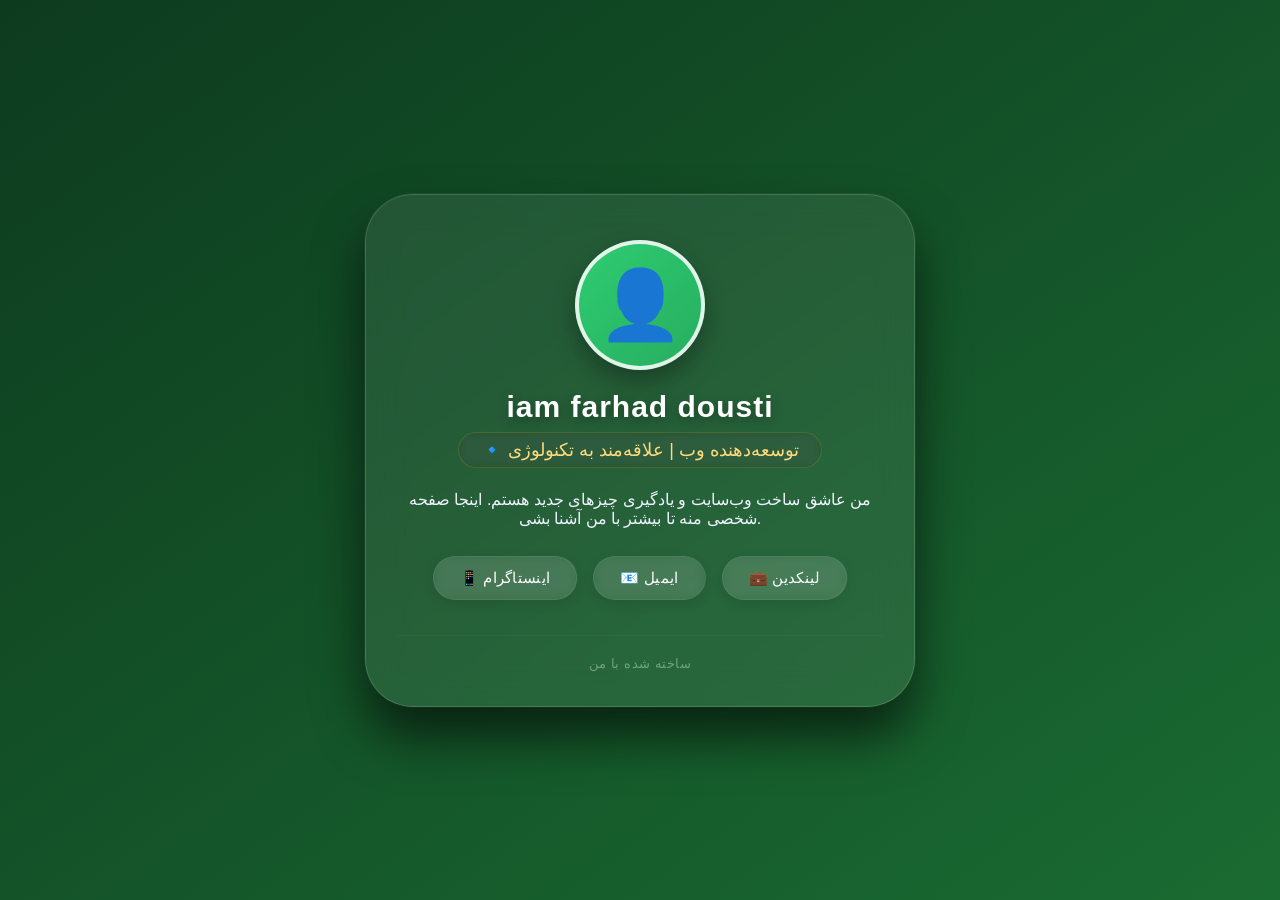
==== index.html @ 58c9a59e "Update index.html" ====
<!DOCTYPE html>
<html lang="fa">
<head>
    <meta charset="UTF-8">
    <meta name="viewport" content="width=device-width, initial-scale=1.0">
    <title>معرفی من</title>
     <link rel="stylesheet" href="index.css">
</head>
<body>

<div class="card">
    <div class="avatar">👤</div>
    <h1> iam farhad dousti </h1>
    <div class="job">🔹 توسعه‌دهنده وب | علاقه‌مند به تکنولوژی</div>
    <p>
        من عاشق ساخت وب‌سایت و یادگیری چیزهای جدید هستم. 
        اینجا صفحه شخصی منه تا بیشتر با من آشنا بشی.
    </p>
    <div class="social">
        <a href="#">📱 اینستاگرام</a>
        <a href="# farhadwf9909@gmail.com">📧 ایمیل</a>
        <a href="#">💼 لینکدین</a>
    </div>
    <div class="footer">ساخته شده با من</div>
</div>

</body>
</html>
---- index.css ----
/* Reset CSS */
* {
    margin: 0;
    padding: 0;
    box-sizing: border-box;
}

body {
    font-family: 'Tahoma', 'Segoe UI', sans-serif;
    /* پس‌زمینه سبز - گرادیانت سبز تیره به سبز روشن‌تر */
    background: linear-gradient(145deg, #0d3b1e, #1a6b32);
    color: #f0f4ff;
    text-align: center;
    padding: 30px 20px;
    min-height: 100vh;
    display: flex;
    justify-content: center;
    align-items: center;
    margin: 0;
}

/* کارت اصلی */
.card {
    background: rgba(255, 255, 255, 0.08);
    backdrop-filter: blur(18px);
    -webkit-backdrop-filter: blur(18px);
    padding: 45px 30px 35px;
    border-radius: 48px;
    max-width: 550px;
    width: 100%;
    box-shadow: 0 30px 50px rgba(0, 0, 0, 0.6), 0 0 0 1px rgba(255, 255, 255, 0.05);
    border: 1px solid rgba(255, 255, 255, 0.15);
    transition: all 0.2s ease;
}

/* آواتار */
.avatar {
    width: 130px;
    height: 130px;
    border-radius: 50%;
    /* آواتار با گرادیانت سبز */
    background: linear-gradient(135deg, #2ecc71, #27ae60);
    margin: 0 auto 20px;
    display: flex;
    align-items: center;
    justify-content: center;
    font-size: 68px;
    border: 4px solid rgba(255, 255, 255, 0.85);
    box-shadow: 0 12px 25px rgba(0, 0, 0, 0.3);
    color: #ffffff;
    transition: 0.25s;
}

.avatar i {
    filter: drop-shadow(2px 4px 6px rgba(0, 0, 0, 0.2));
}

/* عنوان اصلی */
h1 {
    font-size: 30px;
    font-weight: 700;
    margin-bottom: 8px;
    letter-spacing: 1px;
    color: #fff;
    text-shadow: 0 4px 12px rgba(0, 0, 0, 0.3);
}

/* عنوان شغلی */
.job {
    font-size: 18px;
    color: #ffdb7c;
    margin-bottom: 22px;
    font-weight: 400;
    background: rgba(0, 0, 0, 0.15);
    display: inline-block;
    padding: 6px 22px;
    border-radius: 60px;
    backdrop-filter: blur(4px);
    border: 1px solid rgba(255, 215, 0, 0.15);
}

/* بخش معرفی */
.bio {
    font-size: 16px;
    line-height: 1.9;
    opacity: 0.92;
    background: rgba(0, 0, 0, 0.1);
    padding: 18px 20px;
    border-radius: 40px;
    backdrop-filter: blur(4px);
    border: 1px solid rgba(255, 255, 255, 0.05);
    margin: 5px 0 20px 0;
    color: #eef5ff;
}

.bio i {
    margin: 0 6px;
    color: #2ecc71; /* سبز برای نقل‌قول‌ها */
}

/* دکمه‌های شبکه‌های اجتماعی */
.social {
    margin-top: 28px;
    display: flex;
    justify-content: center;
    gap: 16px;
    flex-wrap: wrap;
}

.social a {
    color: white;
    background: rgba(255, 255, 255, 0.08);
    padding: 12px 26px;
    border-radius: 60px;
    text-decoration: none;
    font-size: 15px;
    font-weight: 500;
    transition: 0.25s ease;
    border: 1px solid rgba(255, 255, 255, 0.08);
    backdrop-filter: blur(6px);
    display: inline-flex;
    align-items: center;
    gap: 8px;
    letter-spacing: 0.3px;
    box-shadow: 0 4px 12px rgba(0, 0, 0, 0.1);
}

.social a i {
    font-size: 18px;
    transition: 0.2s;
}

/* هاور دکمه‌ها */
.social a:hover {
    background: #2ecc71; /* سبز روشن هنگام هاور */
    color: #0d3b1e; /* متن تیره برای کنتراست */
    transform: scale(1.05) translateY(-3px);
    border-color: rgba(255, 255, 255, 0.5);
    box-shadow: 0 12px 28px rgba(46, 204, 113, 0.4);
}

.social a:hover i {
    color: #0d3b1e;
}

/* استایل ویژه برای ایمیل */
.social a[href^="mailto"] {
    background: rgba(46, 204, 113, 0.15);
    border-color: rgba(46, 204, 113, 0.2);
}

/* فوتر */
.footer {
    margin-top: 35px;
    font-size: 13px;
    opacity: 0.5;
    letter-spacing: 0.5px;
    border-top: 1px solid rgba(255, 255, 255, 0.05);
    padding-top: 20px;
    color: #b8e0c0; /* سبز کمرنگ برای فوتر */
}

.footer i {
    margin: 0 4px;
}

.footer i.fa-heart {
    color: #2ecc71; /* قلب سبز */
}

/* ریسپانسیو برای موبایل */
@media (max-width: 480px) {
    .card {
        padding: 30px 18px 25px;
        border-radius: 32px;
    }
    .avatar {
        width: 110px;
        height: 110px;
        font-size: 54px;
    }
    h1 {
        font-size: 24px;
    }
    .job {
        font-size: 15px;
        padding: 4px 18px;
    }
    .social a {
        padding: 10px 20px;
        font-size: 14px;
    }
}
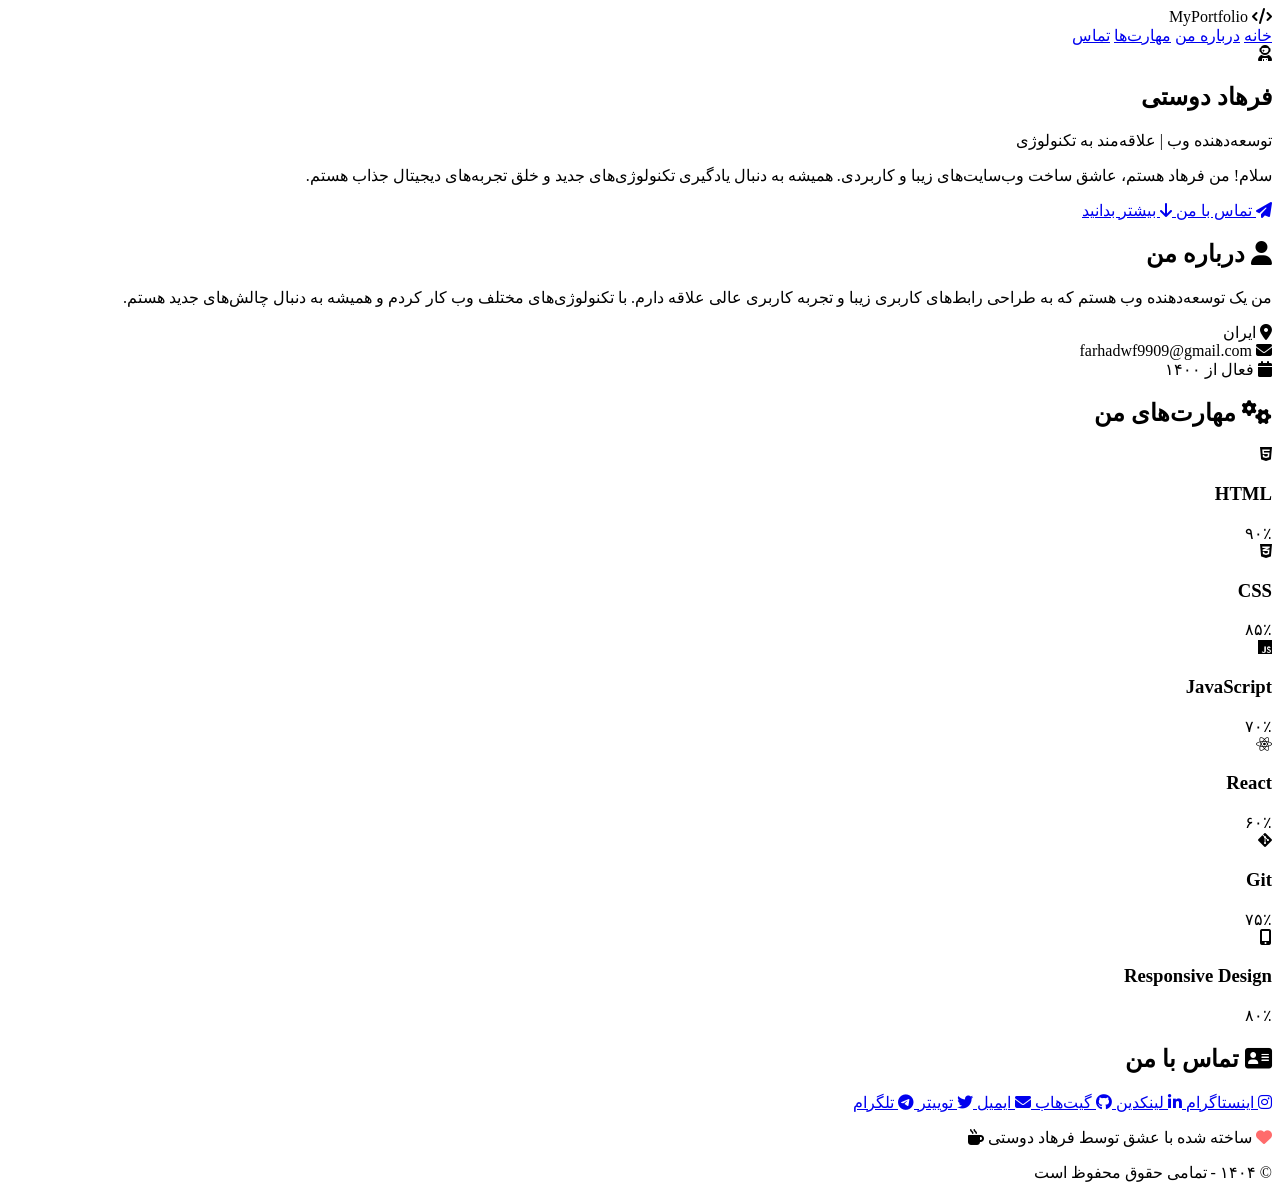
==== commit 41562a9e: "Update and rename fd.html to index.html" ====
--- a/index.html
+++ b/index.html
@@ -1,28 +1,181 @@
 <!DOCTYPE html>
-<html lang="fa">
+<html lang="fa" dir="rtl">
 <head>
     <meta charset="UTF-8">
     <meta name="viewport" content="width=device-width, initial-scale=1.0">
-    <title>معرفی من</title>
-     <link rel="stylesheet" href="index.css">
+    <title>معرفی من - صفحه شخصی</title>
+    <!-- Font Awesome -->
+    <link rel="stylesheet" href="https://cdnjs.cloudflare.com/ajax/libs/font-awesome/6.5.0/css/all.min.css">
+    <!-- فایل CSS جداگانه -->
+    <link rel="stylesheet" href="style.css">
 </head>
 <body>
 
-<div class="card">
-    <div class="avatar">👤</div>
-    <h1> iam farhad dousti </h1>
-    <div class="job">🔹 توسعه‌دهنده وب | علاقه‌مند به تکنولوژی</div>
-    <p>
-        من عاشق ساخت وب‌سایت و یادگیری چیزهای جدید هستم. 
-        اینجا صفحه شخصی منه تا بیشتر با من آشنا بشی.
-    </p>
-    <div class="social">
-        <a href="#">📱 اینستاگرام</a>
-        <a href="# farhadwf9909@gmail.com">📧 ایمیل</a>
-        <a href="#">💼 لینکدین</a>
+    <div class="container">
+        <!-- هدر -->
+        <header>
+            <div class="logo">
+                <i class="fas fa-code"></i>
+                <span>MyPortfolio</span>
+            </div>
+            <nav>
+                <a href="#home">خانه</a>
+                <a href="#about">درباره من</a>
+                <a href="#skills">مهارت‌ها</a>
+                <a href="#contact">تماس</a>
+            </nav>
+        </header>
+
+        <!-- بخش اصلی - معرفی -->
+        <section class="hero" id="home">
+            <div class="hero-content">
+                <div class="avatar">
+                    <i class="fas fa-user-astronaut"></i>
+                </div>
+                <h1>فرهاد دوستی</h1>
+                <p class="title">توسعه‌دهنده وب | علاقه‌مند به تکنولوژی</p>
+                <p class="bio">
+                    سلام! من فرهاد هستم، عاشق ساخت وب‌سایت‌های زیبا و کاربردی. 
+                    همیشه به دنبال یادگیری تکنولوژی‌های جدید و خلق تجربه‌های دیجیتال جذاب هستم.
+                </p>
+                <div class="buttons">
+                    <a href="#contact" class="btn-primary">
+                        <i class="fas fa-paper-plane"></i> تماس با من
+                    </a>
+                    <a href="#about" class="btn-secondary">
+                        <i class="fas fa-arrow-down"></i> بیشتر بدانید
+                    </a>
+                </div>
+            </div>
+        </section>
+
+        <!-- بخش درباره من -->
+        <section class="about" id="about">
+            <h2><i class="fas fa-user"></i> درباره من</h2>
+            <div class="about-content">
+                <div class="about-text">
+                    <p>
+                        من یک توسعه‌دهنده وب هستم که به طراحی رابط‌های کاربری زیبا و تجربه کاربری عالی علاقه دارم.
+                        با تکنولوژی‌های مختلف وب کار کردم و همیشه به دنبال چالش‌های جدید هستم.
+                    </p>
+                    <div class="info-items">
+                        <div class="info-item">
+                            <i class="fas fa-map-marker-alt"></i>
+                            <span>ایران</span>
+                        </div>
+                        <div class="info-item">
+                            <i class="fas fa-envelope"></i>
+                            <span>farhadwf9909@gmail.com</span>
+                        </div>
+                        <div class="info-item">
+                            <i class="fas fa-calendar"></i>
+                            <span>فعال از ۱۴۰۰</span>
+                        </div>
+                    </div>
+                </div>
+            </div>
+        </section>
+
+        <!-- بخش مهارت‌ها -->
+        <section class="skills" id="skills">
+            <h2><i class="fas fa-cogs"></i> مهارت‌های من</h2>
+            <div class="skills-grid">
+                <div class="skill-card">
+                    <i class="fab fa-html5"></i>
+                    <h3>HTML</h3>
+                    <div class="skill-bar">
+                        <div class="skill-level" style="width: 90%;"></div>
+                    </div>
+                    <span>۹۰٪</span>
+                </div>
+                <div class="skill-card">
+                    <i class="fab fa-css3-alt"></i>
+                    <h3>CSS</h3>
+                    <div class="skill-bar">
+                        <div class="skill-level" style="width: 85%;"></div>
+                    </div>
+                    <span>۸۵٪</span>
+                </div>
+                <div class="skill-card">
+                    <i class="fab fa-js"></i>
+                    <h3>JavaScript</h3>
+                    <div class="skill-bar">
+                        <div class="skill-level" style="width: 70%;"></div>
+                    </div>
+                    <span>۷۰٪</span>
+                </div>
+                <div class="skill-card">
+                    <i class="fab fa-react"></i>
+                    <h3>React</h3>
+                    <div class="skill-bar">
+                        <div class="skill-level" style="width: 60%;"></div>
+                    </div>
+                    <span>۶۰٪</span>
+                </div>
+                <div class="skill-card">
+                    <i class="fab fa-git-alt"></i>
+                    <h3>Git</h3>
+                    <div class="skill-bar">
+                        <div class="skill-level" style="width: 75%;"></div>
+                    </div>
+                    <span>۷۵٪</span>
+                </div>
+                <div class="skill-card">
+                    <i class="fas fa-mobile-alt"></i>
+                    <h3>Responsive Design</h3>
+                    <div class="skill-bar">
+                        <div class="skill-level" style="width: 80%;"></div>
+                    </div>
+                    <span>۸۰٪</span>
+                </div>
+            </div>
+        </section>
+
+        <!-- بخش تماس -->
+        <section class="contact" id="contact">
+            <h2><i class="fas fa-address-card"></i> تماس با من</h2>
+            <div class="contact-content">
+                <div class="social-links">
+                    <a href="#" class="social-link">
+                        <i class="fab fa-instagram"></i>
+                        <span>اینستاگرام</span>
+                    </a>
+                    <a href="#" class="social-link">
+                        <i class="fab fa-linkedin-in"></i>
+                        <span>لینکدین</span>
+                    </a>
+                    <a href="#" class="social-link">
+                        <i class="fab fa-github"></i>
+                        <span>گیت‌هاب</span>
+                    </a>
+                    <a href="mailto:farhadwf9909@gmail.com" class="social-link">
+                        <i class="fas fa-envelope"></i>
+                        <span>ایمیل</span>
+                    </a>
+                    <a href="#" class="social-link">
+                        <i class="fab fa-twitter"></i>
+                        <span>توییتر</span>
+                    </a>
+                    <a href="#" class="social-link">
+                        <i class="fab fa-telegram"></i>
+                        <span>تلگرام</span>
+                    </a>
+                </div>
+            </div>
+        </section>
+
+        <!-- فوتر -->
+        <footer>
+            <p>
+                <i class="fas fa-heart" style="color: #ff6b6b;"></i>
+                ساخته شده با عشق توسط فرهاد دوستی
+                <i class="fas fa-mug-hot"></i>
+            </p>
+            <p class="copyright">
+                © ۱۴۰۴ - تمامی حقوق محفوظ است
+            </p>
+        </footer>
     </div>
-    <div class="footer">ساخته شده با من</div>
-</div>
 
 </body>
 </html>
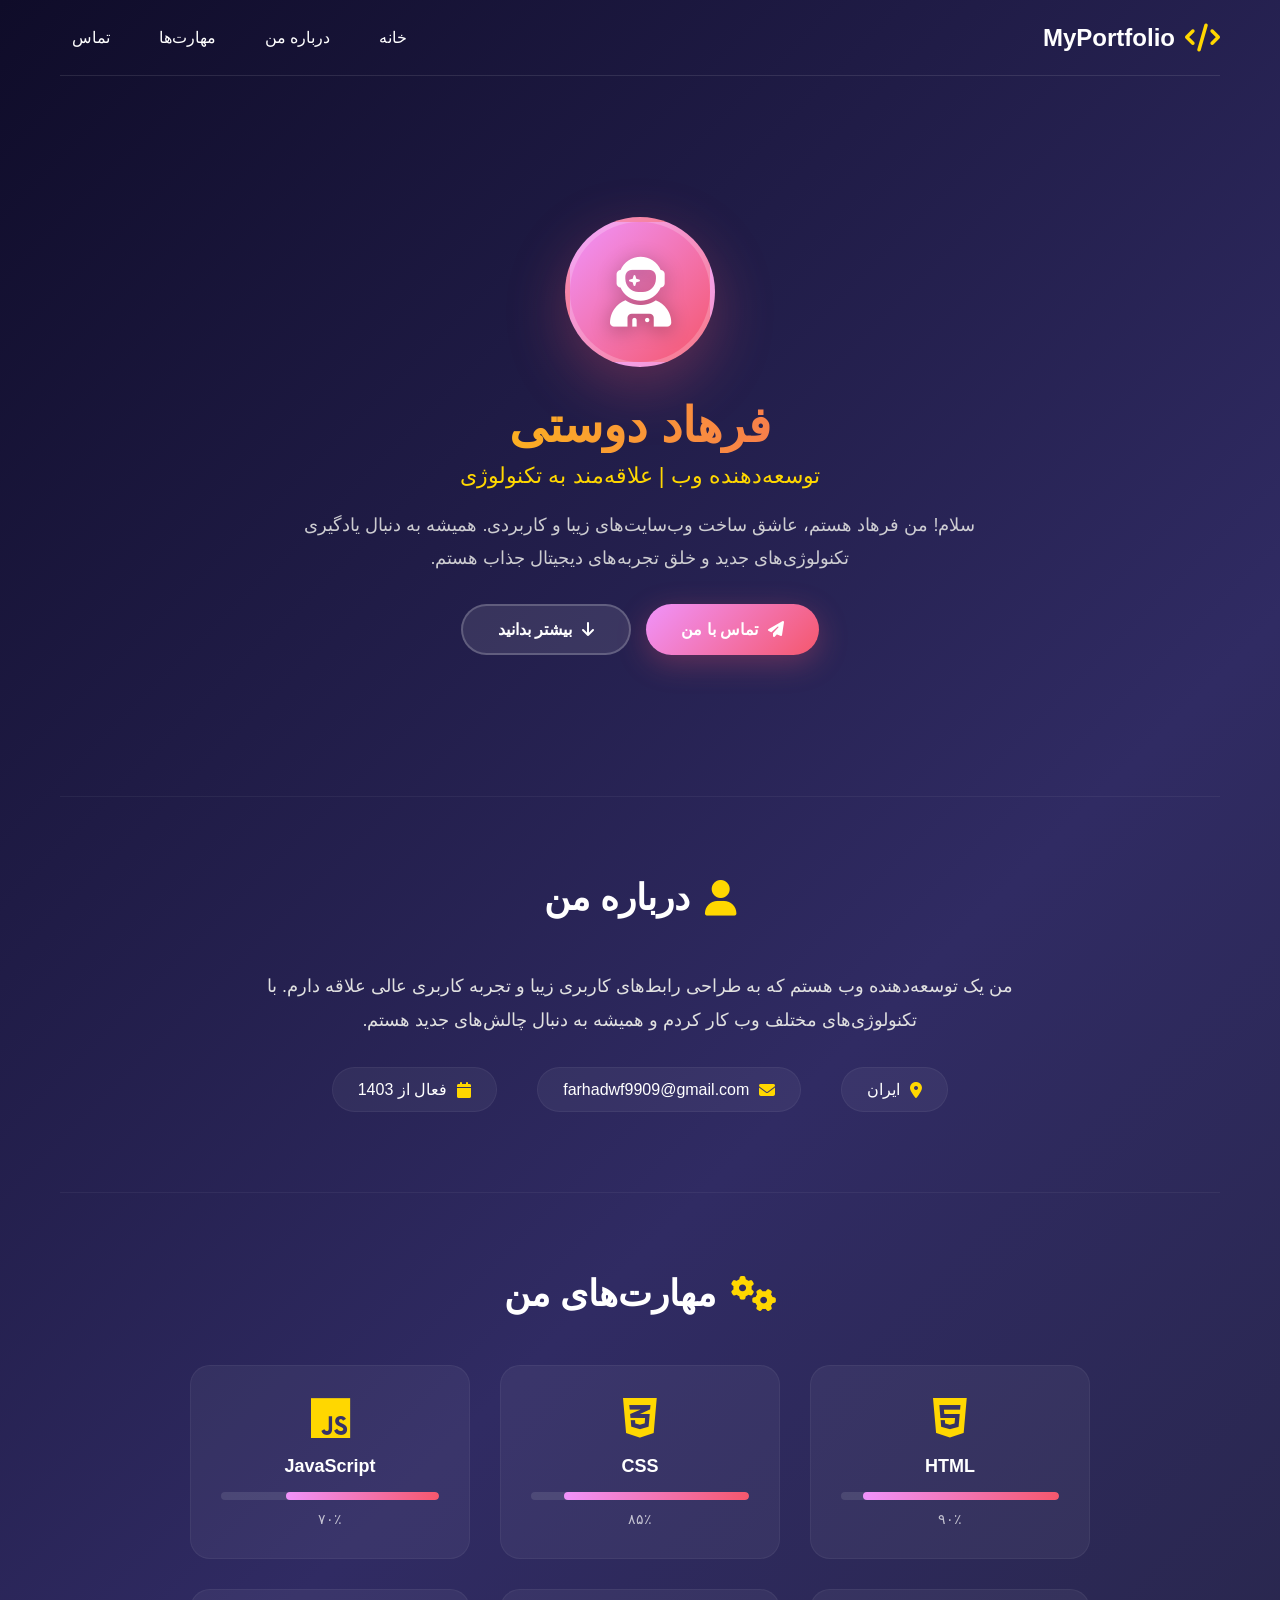
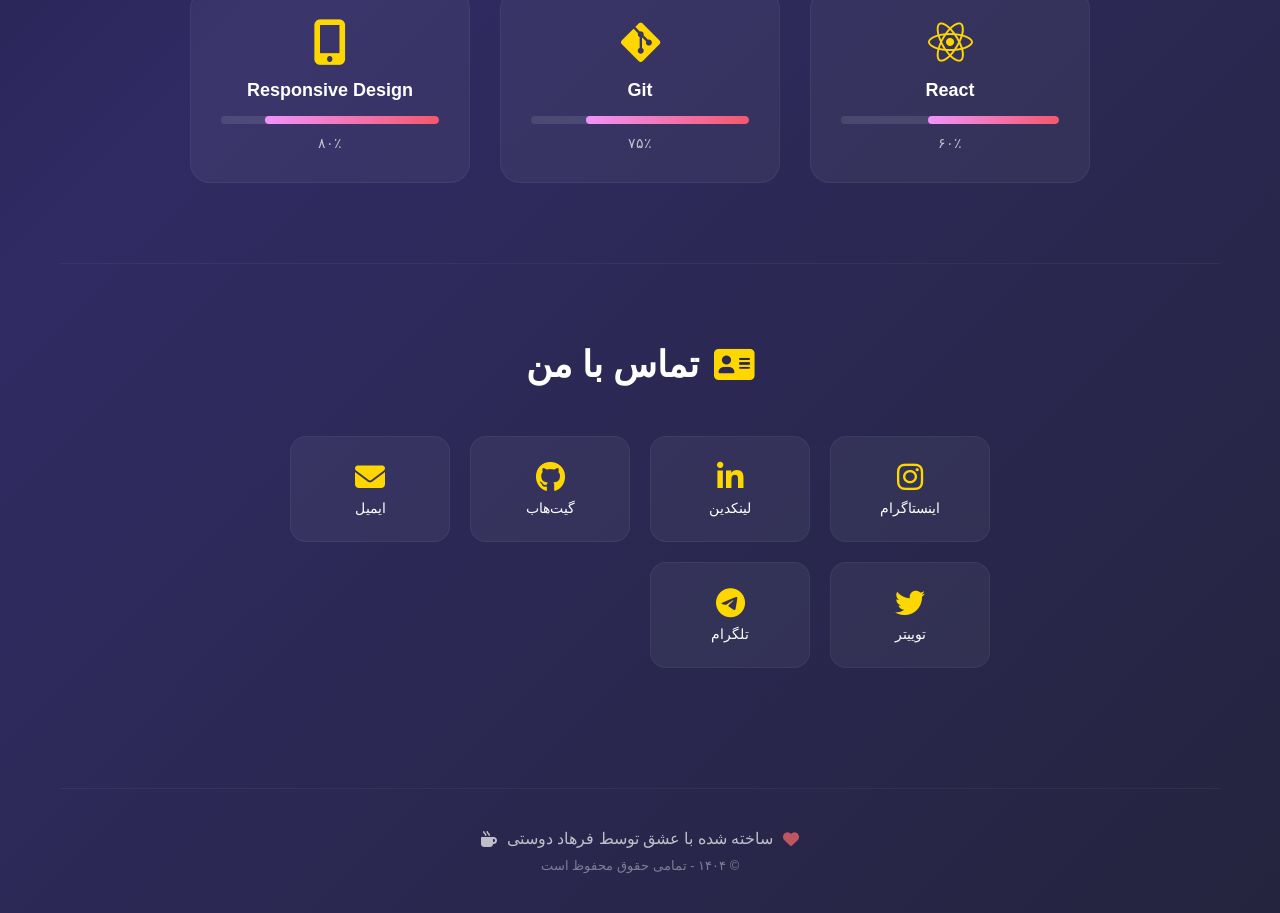
==== commit 82cfac2b: "Update index.html" ====
--- a/index.html
+++ b/index.html
@@ -69,7 +69,7 @@
                         </div>
                         <div class="info-item">
                             <i class="fas fa-calendar"></i>
-                            <span>فعال از ۱۴۰۰</span>
+                            <span>فعال از 1403</span>
                         </div>
                     </div>
                 </div>
--- a/style.css
+++ b/style.css
@@ -0,0 +1,390 @@
+/* Reset CSS */
+* {
+    margin: 0;
+    padding: 0;
+    box-sizing: border-box;
+}
+
+body {
+    font-family: 'Tahoma', 'Segoe UI', sans-serif;
+    background: linear-gradient(135deg, #0f0c29, #302b63, #24243e);
+    color: #fff;
+    min-height: 100vh;
+    direction: rtl;
+}
+
+/* Container */
+.container {
+    max-width: 1200px;
+    margin: 0 auto;
+    padding: 0 20px;
+}
+
+/* Header */
+header {
+    display: flex;
+    justify-content: space-between;
+    align-items: center;
+    padding: 20px 0;
+    border-bottom: 1px solid rgba(255, 255, 255, 0.1);
+    flex-wrap: wrap;
+}
+
+.logo {
+    font-size: 24px;
+    font-weight: bold;
+    display: flex;
+    align-items: center;
+    gap: 10px;
+}
+
+.logo i {
+    color: #ffd700;
+    font-size: 28px;
+}
+
+nav {
+    display: flex;
+    gap: 25px;
+    flex-wrap: wrap;
+}
+
+nav a {
+    color: #fff;
+    text-decoration: none;
+    font-size: 16px;
+    transition: 0.3s;
+    padding: 8px 12px;
+    border-radius: 8px;
+}
+
+nav a:hover {
+    color: #ffd700;
+    background: rgba(255, 215, 0, 0.1);
+}
+
+/* Hero Section */
+.hero {
+    min-height: 80vh;
+    display: flex;
+    align-items: center;
+    justify-content: center;
+    padding: 60px 0;
+    text-align: center;
+}
+
+.hero-content {
+    max-width: 700px;
+}
+
+.avatar {
+    width: 150px;
+    height: 150px;
+    border-radius: 50%;
+    background: linear-gradient(135deg, #f093fb, #f5576c);
+    margin: 0 auto 30px;
+    display: flex;
+    align-items: center;
+    justify-content: center;
+    font-size: 70px;
+    border: 5px solid rgba(255, 255, 255, 0.2);
+    box-shadow: 0 20px 60px rgba(245, 87, 108, 0.3);
+    animation: float 3s ease-in-out infinite;
+}
+
+@keyframes float {
+    0%, 100% { transform: translateY(0); }
+    50% { transform: translateY(-15px); }
+}
+
+.avatar i {
+    color: #fff;
+    text-shadow: 0 4px 20px rgba(0, 0, 0, 0.3);
+}
+
+h1 {
+    font-size: 48px;
+    margin-bottom: 10px;
+    background: linear-gradient(to right, #ffd700, #f5576c);
+    -webkit-background-clip: text;
+    -webkit-text-fill-color: transparent;
+    background-clip: text;
+}
+
+.title {
+    font-size: 22px;
+    color: #ffd700;
+    margin-bottom: 20px;
+    font-weight: 300;
+}
+
+.bio {
+    font-size: 18px;
+    line-height: 1.8;
+    opacity: 0.9;
+    margin-bottom: 30px;
+    color: #e0e0e0;
+}
+
+.buttons {
+    display: flex;
+    gap: 15px;
+    justify-content: center;
+    flex-wrap: wrap;
+}
+
+.btn-primary, .btn-secondary {
+    padding: 14px 35px;
+    border-radius: 50px;
+    text-decoration: none;
+    font-size: 16px;
+    font-weight: 600;
+    transition: 0.3s;
+    display: inline-flex;
+    align-items: center;
+    gap: 10px;
+}
+
+.btn-primary {
+    background: linear-gradient(135deg, #f093fb, #f5576c);
+    color: #fff;
+    box-shadow: 0 8px 30px rgba(245, 87, 108, 0.3);
+}
+
+.btn-primary:hover {
+    transform: translateY(-3px);
+    box-shadow: 0 12px 40px rgba(245, 87, 108, 0.5);
+}
+
+.btn-secondary {
+    background: rgba(255, 255, 255, 0.1);
+    color: #fff;
+    border: 2px solid rgba(255, 255, 255, 0.2);
+}
+
+.btn-secondary:hover {
+    background: rgba(255, 255, 255, 0.2);
+    transform: translateY(-3px);
+}
+
+/* About Section */
+.about, .skills, .contact {
+    padding: 80px 0;
+    border-top: 1px solid rgba(255, 255, 255, 0.05);
+}
+
+h2 {
+    font-size: 36px;
+    text-align: center;
+    margin-bottom: 50px;
+    display: flex;
+    align-items: center;
+    justify-content: center;
+    gap: 15px;
+}
+
+h2 i {
+    color: #ffd700;
+}
+
+.about-content {
+    max-width: 800px;
+    margin: 0 auto;
+}
+
+.about-text p {
+    font-size: 18px;
+    line-height: 1.9;
+    text-align: center;
+    color: #e0e0e0;
+    margin-bottom: 30px;
+}
+
+.info-items {
+    display: flex;
+    justify-content: center;
+    gap: 40px;
+    flex-wrap: wrap;
+}
+
+.info-item {
+    display: flex;
+    align-items: center;
+    gap: 10px;
+    background: rgba(255, 255, 255, 0.05);
+    padding: 12px 25px;
+    border-radius: 50px;
+    border: 1px solid rgba(255, 255, 255, 0.05);
+}
+
+.info-item i {
+    color: #ffd700;
+}
+
+/* Skills Section */
+.skills-grid {
+    display: grid;
+    grid-template-columns: repeat(auto-fit, minmax(250px, 1fr));
+    gap: 30px;
+    max-width: 900px;
+    margin: 0 auto;
+}
+
+.skill-card {
+    background: rgba(255, 255, 255, 0.05);
+    padding: 30px;
+    border-radius: 20px;
+    text-align: center;
+    border: 1px solid rgba(255, 255, 255, 0.05);
+    transition: 0.3s;
+}
+
+.skill-card:hover {
+    transform: translateY(-5px);
+    background: rgba(255, 255, 255, 0.08);
+    box-shadow: 0 10px 40px rgba(0, 0, 0, 0.2);
+}
+
+.skill-card i {
+    font-size: 45px;
+    color: #ffd700;
+    margin-bottom: 15px;
+}
+
+.skill-card h3 {
+    margin-bottom: 15px;
+    font-size: 18px;
+}
+
+.skill-bar {
+    width: 100%;
+    height: 8px;
+    background: rgba(255, 255, 255, 0.1);
+    border-radius: 10px;
+    overflow: hidden;
+    margin-bottom: 10px;
+}
+
+.skill-level {
+    height: 100%;
+    background: linear-gradient(90deg, #f093fb, #f5576c);
+    border-radius: 10px;
+    transition: 1s;
+}
+
+.skill-card span {
+    font-size: 14px;
+    opacity: 0.7;
+}
+
+/* Contact Section */
+.contact-content {
+    max-width: 700px;
+    margin: 0 auto;
+}
+
+.social-links {
+    display: grid;
+    grid-template-columns: repeat(auto-fit, minmax(150px, 1fr));
+    gap: 20px;
+}
+
+.social-link {
+    display: flex;
+    flex-direction: column;
+    align-items: center;
+    gap: 8px;
+    padding: 25px 20px;
+    background: rgba(255, 255, 255, 0.05);
+    border-radius: 16px;
+    text-decoration: none;
+    color: #fff;
+    transition: 0.3s;
+    border: 1px solid rgba(255, 255, 255, 0.05);
+}
+
+.social-link:hover {
+    background: rgba(255, 255, 255, 0.1);
+    transform: translateY(-5px);
+    border-color: #ffd700;
+}
+
+.social-link i {
+    font-size: 30px;
+    color: #ffd700;
+}
+
+.social-link span {
+    font-size: 14px;
+}
+
+/* Footer */
+footer {
+    padding: 40px 0;
+    text-align: center;
+    border-top: 1px solid rgba(255, 255, 255, 0.05);
+    margin-top: 40px;
+}
+
+footer p {
+    font-size: 16px;
+    opacity: 0.7;
+    display: flex;
+    align-items: center;
+    justify-content: center;
+    gap: 10px;
+    flex-wrap: wrap;
+}
+
+.copyright {
+    margin-top: 10px;
+    font-size: 13px;
+    opacity: 0.4;
+}
+
+/* Responsive */
+@media (max-width: 768px) {
+    header {
+        flex-direction: column;
+        gap: 15px;
+    }
+    
+    nav {
+        justify-content: center;
+    }
+    
+    h1 {
+        font-size: 32px;
+    }
+    
+    .title {
+        font-size: 18px;
+    }
+    
+    .bio {
+        font-size: 16px;
+    }
+    
+    .buttons {
+        flex-direction: column;
+        align-items: center;
+    }
+    
+    .btn-primary, .btn-secondary {
+        width: 100%;
+        justify-content: center;
+    }
+    
+    .info-items {
+        flex-direction: column;
+        align-items: center;
+    }
+    
+    .skills-grid {
+        grid-template-columns: 1fr;
+    }
+    
+    .social-links {
+        grid-template-columns: repeat(2, 1fr);
+    }
+}
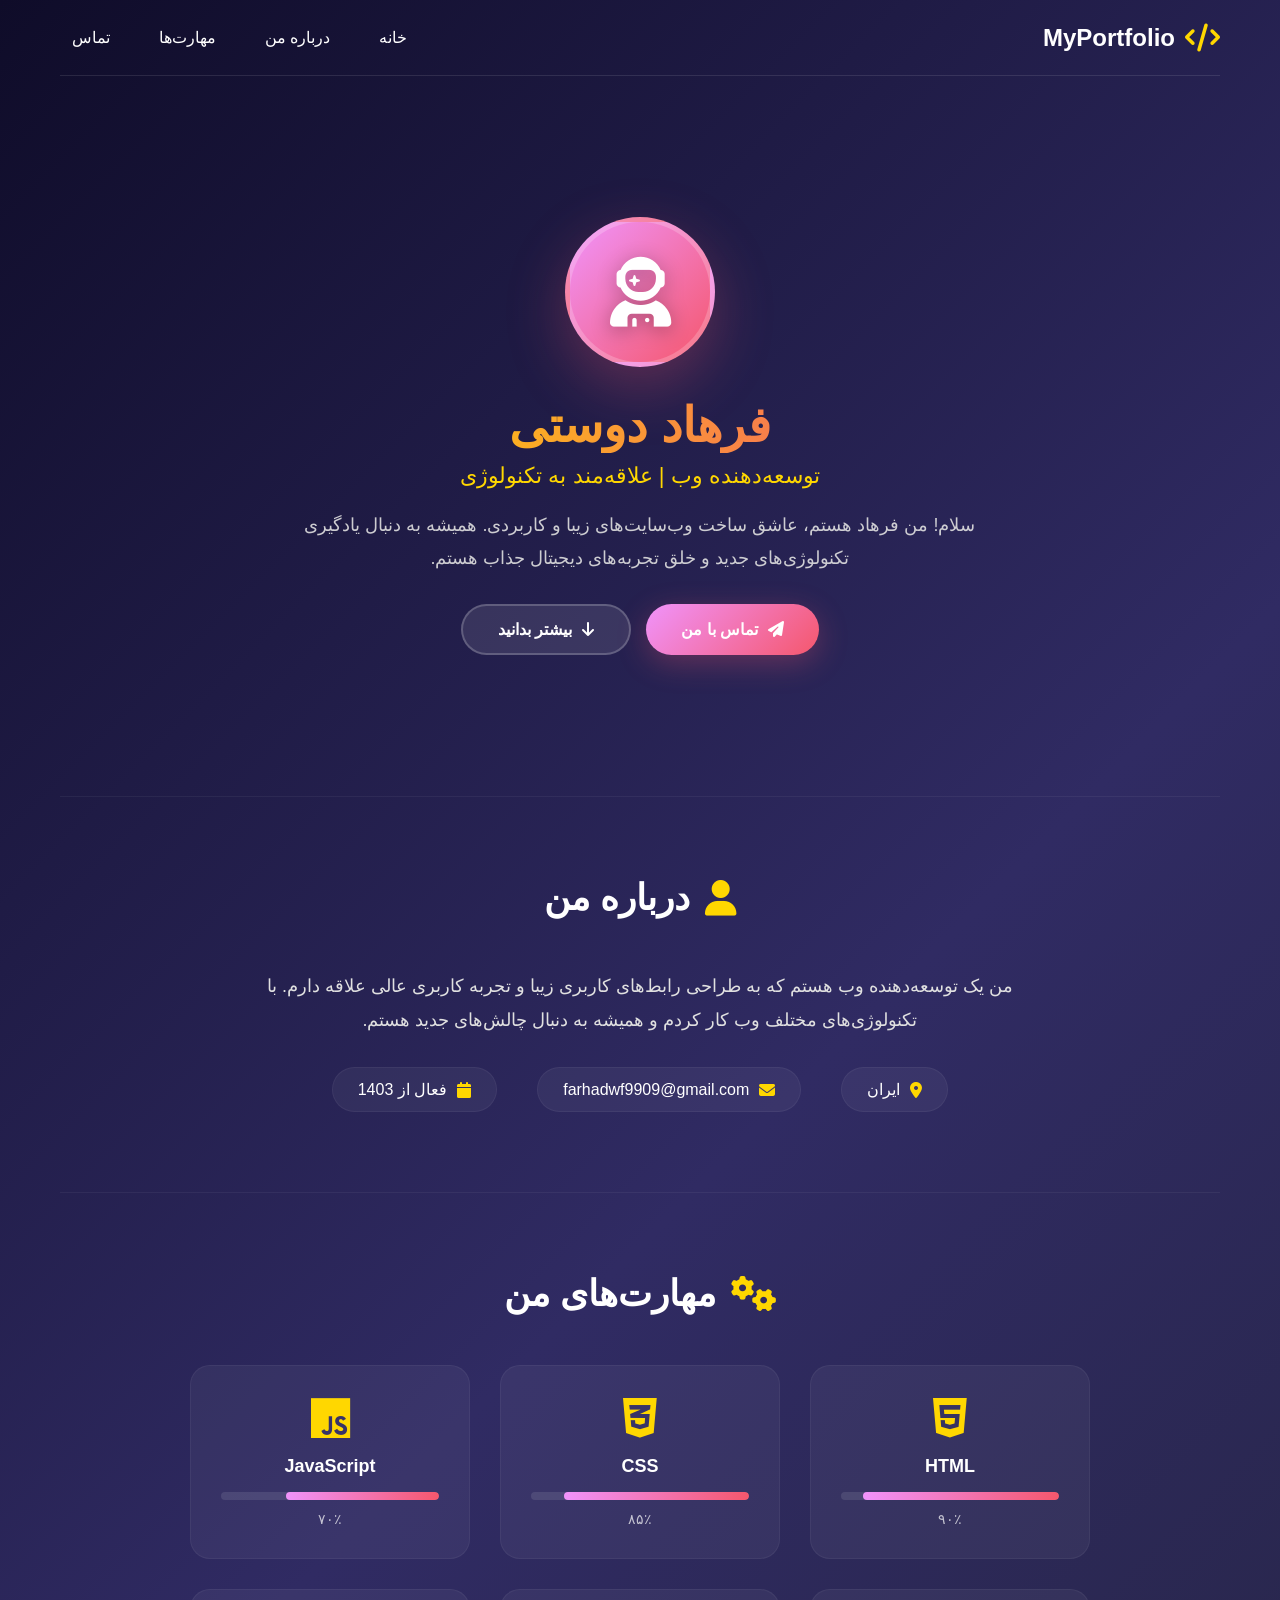
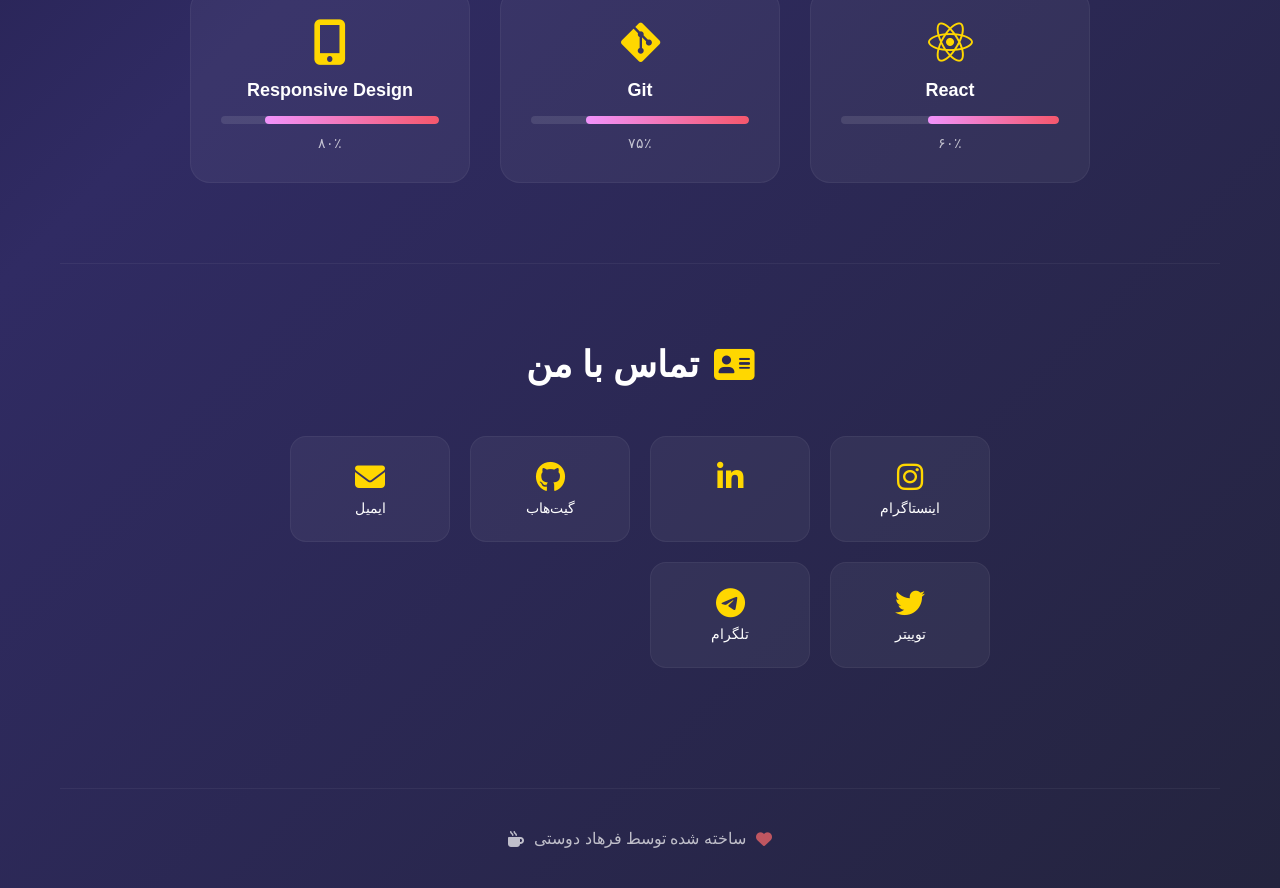
==== commit 260a63cb: "Update index.html" ====
--- a/index.html
+++ b/index.html
@@ -142,7 +142,7 @@
                     </a>
                     <a href="#" class="social-link">
                         <i class="fab fa-linkedin-in"></i>
-                        <span>لینکدین</span>
+                       
                     </a>
                     <a href="#" class="social-link">
                         <i class="fab fa-github"></i>
@@ -168,12 +168,10 @@
         <footer>
             <p>
                 <i class="fas fa-heart" style="color: #ff6b6b;"></i>
-                ساخته شده با عشق توسط فرهاد دوستی
+                ساخته شده  توسط فرهاد دوستی
                 <i class="fas fa-mug-hot"></i>
             </p>
-            <p class="copyright">
-                © ۱۴۰۴ - تمامی حقوق محفوظ است
-            </p>
+            
         </footer>
     </div>
 
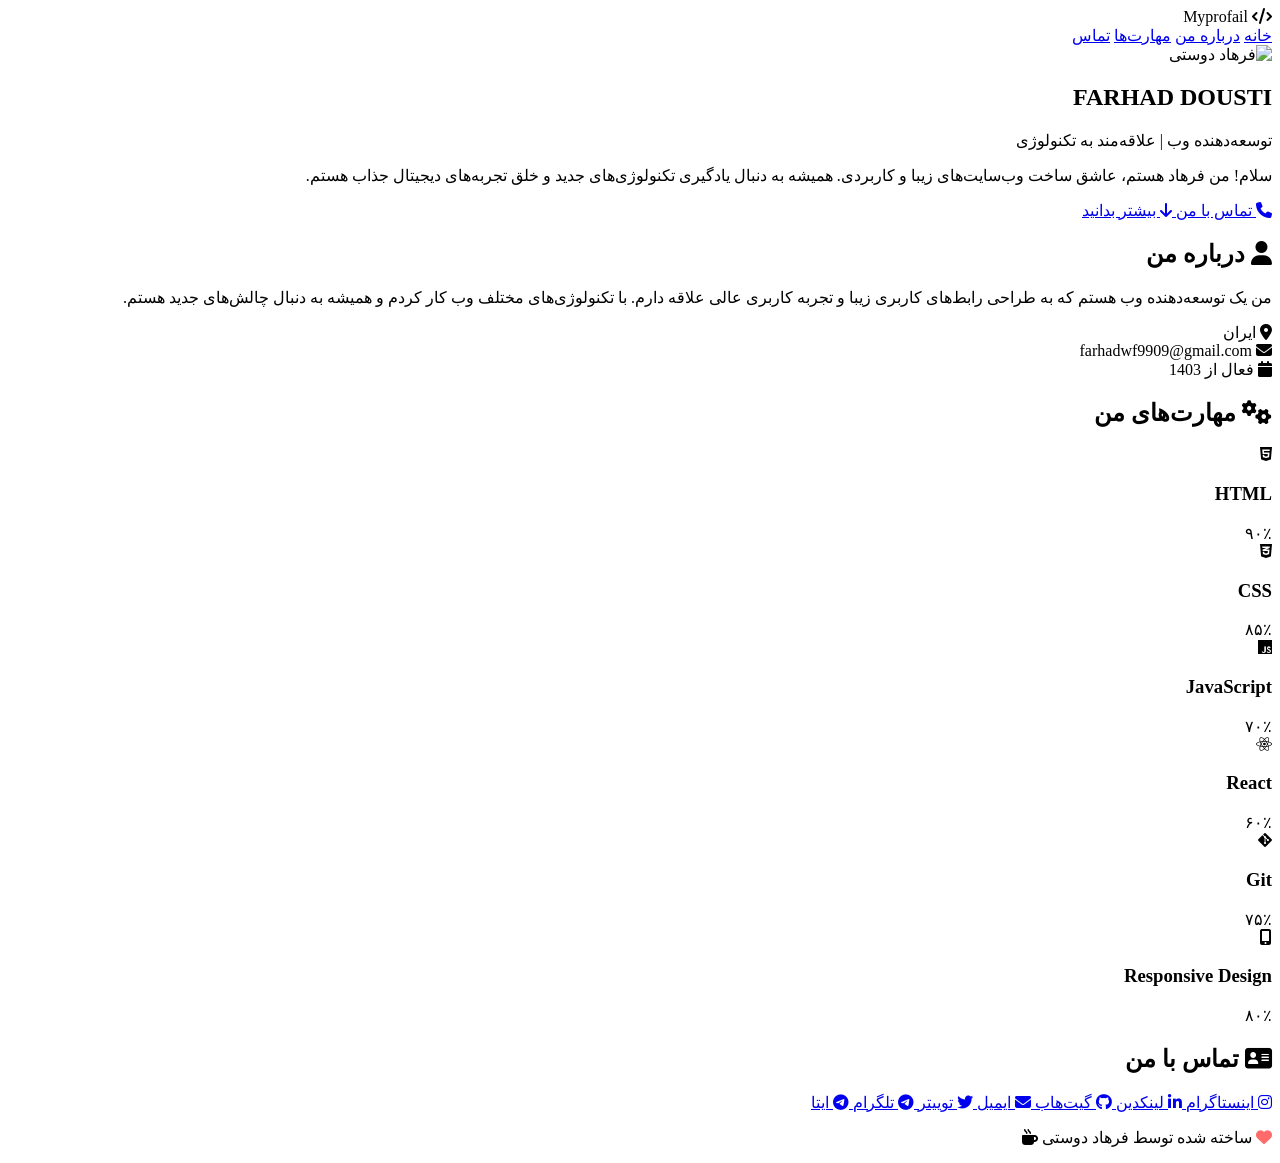
==== commit 3f2b6960: "Update index.html" ====
--- a/index.html
+++ b/index.html
@@ -1,179 +1,169 @@
 <!DOCTYPE html>
 <html lang="fa" dir="rtl">
-<head>
-    <meta charset="UTF-8">
-    <meta name="viewport" content="width=device-width, initial-scale=1.0">
-    <title>معرفی من - صفحه شخصی</title>
-    <!-- Font Awesome -->
-    <link rel="stylesheet" href="https://cdnjs.cloudflare.com/ajax/libs/font-awesome/6.5.0/css/all.min.css">
-    <!-- فایل CSS جداگانه -->
-    <link rel="stylesheet" href="style.css">
-</head>
-<body>
-
-    <div class="container">
-        <!-- هدر -->
-        <header>
-            <div class="logo">
-                <i class="fas fa-code"></i>
-                <span>MyPortfolio</span>
-            </div>
-            <nav>
-                <a href="#home">خانه</a>
-                <a href="#about">درباره من</a>
-                <a href="#skills">مهارت‌ها</a>
-                <a href="#contact">تماس</a>
-            </nav>
-        </header>
-
-        <!-- بخش اصلی - معرفی -->
-        <section class="hero" id="home">
-            <div class="hero-content">
-                <div class="avatar">
-                    <i class="fas fa-user-astronaut"></i>
+    <head>
+        <meta charset="utf-8"/>
+        <meta name="viewport" content="width=device-width, initial-scale=1.0">
+        <script src="farhad.js" defer></script>
+        <link type="text/css" rel="stylesheet" href="farhad.css"/>
+        <link rel="stylesheet" href="https://cdnjs.cloudflare.com/ajax/libs/font-awesome/6.5.0/css/all.min.css">  
+        <title>amozande</title>
+    </head>
+    <body>
+        <div class="container">
+            <header>
+                <div class="logo">
+                    <i class="fas fa-code"></i>
+                    <span>Myprofail</span>
                 </div>
-                <h1>فرهاد دوستی</h1>
-                <p class="title">توسعه‌دهنده وب | علاقه‌مند به تکنولوژی</p>
-                <p class="bio">
-                    سلام! من فرهاد هستم، عاشق ساخت وب‌سایت‌های زیبا و کاربردی. 
-                    همیشه به دنبال یادگیری تکنولوژی‌های جدید و خلق تجربه‌های دیجیتال جذاب هستم.
-                </p>
-                <div class="buttons">
-                    <a href="#contact" class="btn-primary">
-                        <i class="fas fa-paper-plane"></i> تماس با من
-                    </a>
-                    <a href="#about" class="btn-secondary">
-                        <i class="fas fa-arrow-down"></i> بیشتر بدانید
-                    </a>
+                <nav>
+                    <a href="#home">خانه</a>
+                    <a href="#about">درباره من</a>
+                    <a href="#skills">مهارت‌ها</a>
+                    <a href="#contact">تماس</a>
+                </nav>
+            </header>
+            <section class="hero" id="home">
+                <div class="hero-content">
+                    <div class="avatar">
+                        <img src="photo_2026-08-17_22-19-03.jpg" alt="فرهاد دوستی">
+                    </div>
+                    <h1>FARHAD DOUSTI</h1>
+                    <p class="title">توسعه‌دهنده وب | علاقه‌مند به تکنولوژی</p>
+                    <p class="bio">
+                        سلام! من فرهاد هستم، عاشق ساخت وب‌سایت‌های زیبا و کاربردی. 
+                        همیشه به دنبال یادگیری تکنولوژی‌های جدید و خلق تجربه‌های دیجیتال جذاب هستم.
+                    </p>
+                    <div class="buttons">
+                        <a href="#" class="btn-primary" onclick="showPhone(event)">
+                            <i class="fas fa-phone"></i> تماس با من
+                        </a>
+                        <a href="#about" class="btn-secondary">
+                            <i class="fas fa-arrow-down"></i> بیشتر بدانید
+                        </a>
+                        <div id="phoneDisplay" style="margin-top:15px;font-size:18px;color:#ffd700;display:none;"></div>
+                    </div>
                 </div>
-            </div>
-        </section>
-
-        <!-- بخش درباره من -->
-        <section class="about" id="about">
-            <h2><i class="fas fa-user"></i> درباره من</h2>
-            <div class="about-content">
-                <div class="about-text">
-                    <p>
-                        من یک توسعه‌دهنده وب هستم که به طراحی رابط‌های کاربری زیبا و تجربه کاربری عالی علاقه دارم.
-                        با تکنولوژی‌های مختلف وب کار کردم و همیشه به دنبال چالش‌های جدید هستم.
-                    </p>
-                    <div class="info-items">
-                        <div class="info-item">
-                            <i class="fas fa-map-marker-alt"></i>
-                            <span>ایران</span>
-                        </div>
-                        <div class="info-item">
-                            <i class="fas fa-envelope"></i>
-                            <span>farhadwf9909@gmail.com</span>
-                        </div>
-                        <div class="info-item">
-                            <i class="fas fa-calendar"></i>
-                            <span>فعال از 1403</span>
+            </section>
+            <section class="about" id="about">
+                <h2><i class="fas fa-user"></i> درباره من</h2>
+                <div class="about-content">
+                    <div class="about-text">
+                        <p>
+                            من یک توسعه‌دهنده وب هستم که به طراحی رابط‌های کاربری زیبا و تجربه کاربری عالی علاقه دارم.
+                            با تکنولوژی‌های مختلف وب کار کردم و همیشه به دنبال چالش‌های جدید هستم.
+                        </p>
+                        <div class="info-items">
+                            <div class="info-item">
+                                <i class="fas fa-map-marker-alt"></i>
+                                <span>ایران</span>
+                            </div>
+                            <div class="info-item">
+                                <i class="fas fa-envelope"></i>
+                                <span>farhadwf9909@gmail.com</span>
+                            </div>
+                            <div class="info-item">
+                                <i class="fas fa-calendar"></i>
+                                <span>فعال از 1403</span>
+                            </div>
                         </div>
                     </div>
                 </div>
-            </div>
-        </section>
-
-        <!-- بخش مهارت‌ها -->
-        <section class="skills" id="skills">
-            <h2><i class="fas fa-cogs"></i> مهارت‌های من</h2>
-            <div class="skills-grid">
-                <div class="skill-card">
-                    <i class="fab fa-html5"></i>
-                    <h3>HTML</h3>
-                    <div class="skill-bar">
-                        <div class="skill-level" style="width: 90%;"></div>
+            </section>
+            <section class="skills" id="skills">
+                <h2><i class="fas fa-cogs"></i> مهارت‌های من</h2>
+                <div class="skills-grid">
+                    <div class="skill-card">
+                        <i class="fab fa-html5"></i>
+                        <h3>HTML</h3>
+                        <div class="skill-bar">
+                            <div class="skill-level" style="width: 90%;"></div>
+                        </div>
+                        <span>۹۰٪</span>
                     </div>
-                    <span>۹۰٪</span>
+                    <div class="skill-card">
+                        <i class="fab fa-css3-alt"></i>
+                        <h3>CSS</h3>
+                        <div class="skill-bar">
+                            <div class="skill-level" style="width: 85%;"></div>
+                        </div>
+                        <span>۸۵٪</span>
+                    </div>
+                    <div class="skill-card">
+                        <i class="fab fa-js"></i>
+                        <h3>JavaScript</h3>
+                        <div class="skill-bar">
+                            <div class="skill-level" style="width: 70%;"></div>
+                        </div>
+                        <span>۷۰٪</span>
+                    </div>
+                    <div class="skill-card">
+                        <i class="fab fa-react"></i>
+                        <h3>React</h3>
+                        <div class="skill-bar">
+                            <div class="skill-level" style="width: 60%;"></div>
+                        </div>
+                        <span>۶۰٪</span>
+                    </div>
+                    <div class="skill-card">
+                        <i class="fab fa-git-alt"></i>
+                        <h3>Git</h3>
+                        <div class="skill-bar">
+                            <div class="skill-level" style="width: 75%;"></div>
+                        </div>
+                        <span>۷۵٪</span>
+                    </div>
+                    <div class="skill-card">
+                        <i class="fas fa-mobile-alt"></i>
+                        <h3>Responsive Design</h3>
+                        <div class="skill-bar">
+                            <div class="skill-level" style="width: 80%;"></div>
+                        </div>
+                        <span>۸۰٪</span>
+                    </div>
                 </div>
-                <div class="skill-card">
-                    <i class="fab fa-css3-alt"></i>
-                    <h3>CSS</h3>
-                    <div class="skill-bar">
-                        <div class="skill-level" style="width: 85%;"></div>
+            </section>
+            <section class="contact" id="contact">
+                <h2><i class="fas fa-address-card"></i> تماس با من</h2>
+                <div class="contact-content">
+                    <div class="social-links">
+                        <a href="https://instagram.com/farhad_dousti66" target="_blank" class="social-link">
+                            <i class="fab fa-instagram"></i>
+                            <span>اینستاگرام</span>
+                        </a>
+                        <a href="#" class="social-link">
+                            <i class="fab fa-linkedin-in"></i>
+                            <span>لینکدین</span>
+                        </a>
+                        <a href="#" class="social-link">
+                            <i class="fab fa-github"></i>
+                            <span>گیت‌هاب</span>
+                        </a>
+                        <a href="mailto:farhadwf9909@gmail.com" class="social-link">
+                            <i class="fas fa-envelope"></i>
+                            <span>ایمیل</span>
+                        </a>
+                        <a href="#" class="social-link">
+                            <i class="fab fa-twitter"></i>
+                            <span>توییتر</span>
+                        </a>
+                        <a href="https://t.me/F_8266_D" target="_blank" class="social-link">
+                            <i class="fab fa-telegram"></i>
+                            <span>تلگرام</span>
+                        </a>
+                        <a href="https://eitaa.com/F_dousti82" target="_blank" class="social-link">
+                            <i class="fab fa-telegram"></i>
+                            <span>ایتا</span>
+                        </a>
                     </div>
-                    <span>۸۵٪</span>
                 </div>
-                <div class="skill-card">
-                    <i class="fab fa-js"></i>
-                    <h3>JavaScript</h3>
-                    <div class="skill-bar">
-                        <div class="skill-level" style="width: 70%;"></div>
-                    </div>
-                    <span>۷۰٪</span>
-                </div>
-                <div class="skill-card">
-                    <i class="fab fa-react"></i>
-                    <h3>React</h3>
-                    <div class="skill-bar">
-                        <div class="skill-level" style="width: 60%;"></div>
-                    </div>
-                    <span>۶۰٪</span>
-                </div>
-                <div class="skill-card">
-                    <i class="fab fa-git-alt"></i>
-                    <h3>Git</h3>
-                    <div class="skill-bar">
-                        <div class="skill-level" style="width: 75%;"></div>
-                    </div>
-                    <span>۷۵٪</span>
-                </div>
-                <div class="skill-card">
-                    <i class="fas fa-mobile-alt"></i>
-                    <h3>Responsive Design</h3>
-                    <div class="skill-bar">
-                        <div class="skill-level" style="width: 80%;"></div>
-                    </div>
-                    <span>۸۰٪</span>
-                </div>
-            </div>
-        </section>
-
-        <!-- بخش تماس -->
-        <section class="contact" id="contact">
-            <h2><i class="fas fa-address-card"></i> تماس با من</h2>
-            <div class="contact-content">
-                <div class="social-links">
-                    <a href="#" class="social-link">
-                        <i class="fab fa-instagram"></i>
-                        <span>اینستاگرام</span>
-                    </a>
-                    <a href="#" class="social-link">
-                        <i class="fab fa-linkedin-in"></i>
-                       
-                    </a>
-                    <a href="#" class="social-link">
-                        <i class="fab fa-github"></i>
-                        <span>گیت‌هاب</span>
-                    </a>
-                    <a href="mailto:farhadwf9909@gmail.com" class="social-link">
-                        <i class="fas fa-envelope"></i>
-                        <span>ایمیل</span>
-                    </a>
-                    <a href="#" class="social-link">
-                        <i class="fab fa-twitter"></i>
-                        <span>توییتر</span>
-                    </a>
-                    <a href="#" class="social-link">
-                        <i class="fab fa-telegram"></i>
-                        <span>تلگرام</span>
-                    </a>
-                </div>
-            </div>
-        </section>
-
-        <!-- فوتر -->
-        <footer>
-            <p>
-                <i class="fas fa-heart" style="color: #ff6b6b;"></i>
-                ساخته شده  توسط فرهاد دوستی
-                <i class="fas fa-mug-hot"></i>
-            </p>
-            
-        </footer>
-    </div>
-
-</body>
+            </section>
+            <footer>
+                <p>
+                    <i class="fas fa-heart" style="color: #ff6b6b;"></i>
+                    ساخته شده توسط فرهاد دوستی
+                    <i class="fas fa-mug-hot"></i>
+                </p>
+            </footer>
+        </div>
+    </body>
 </html>
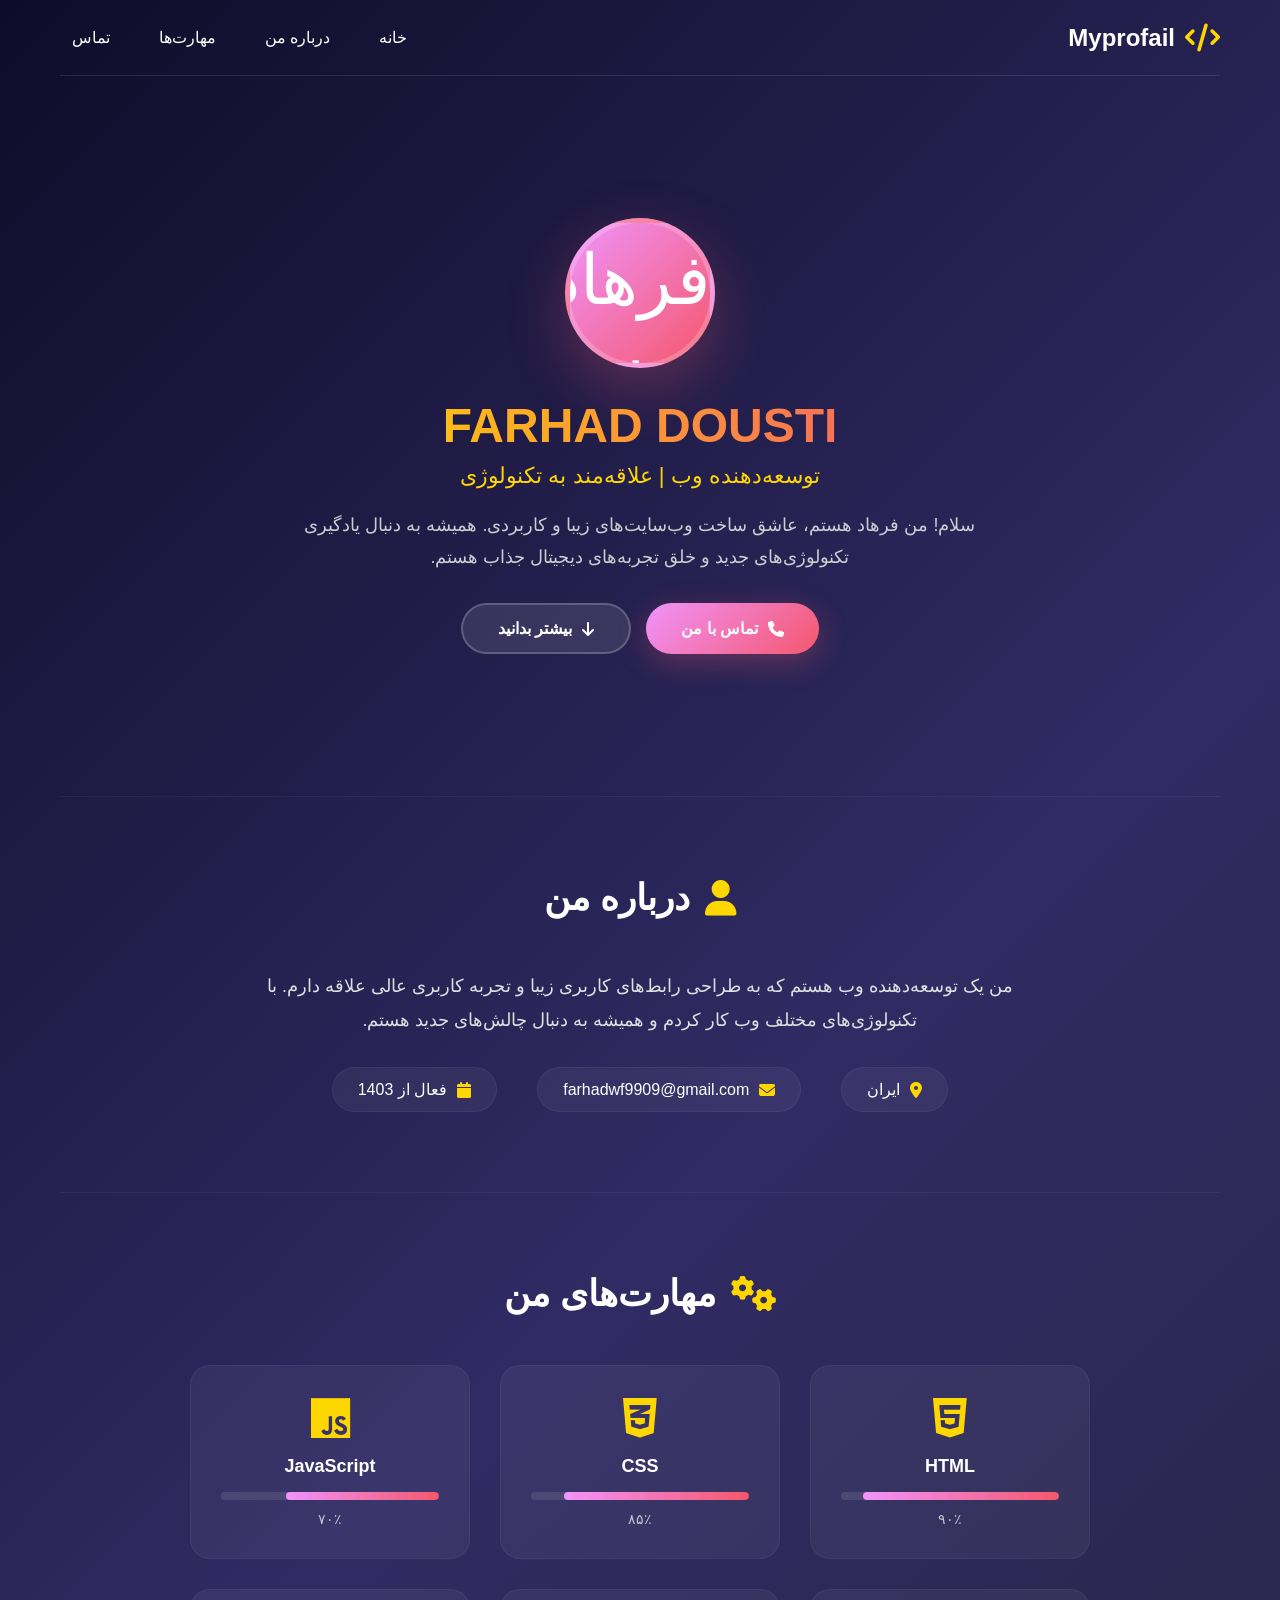
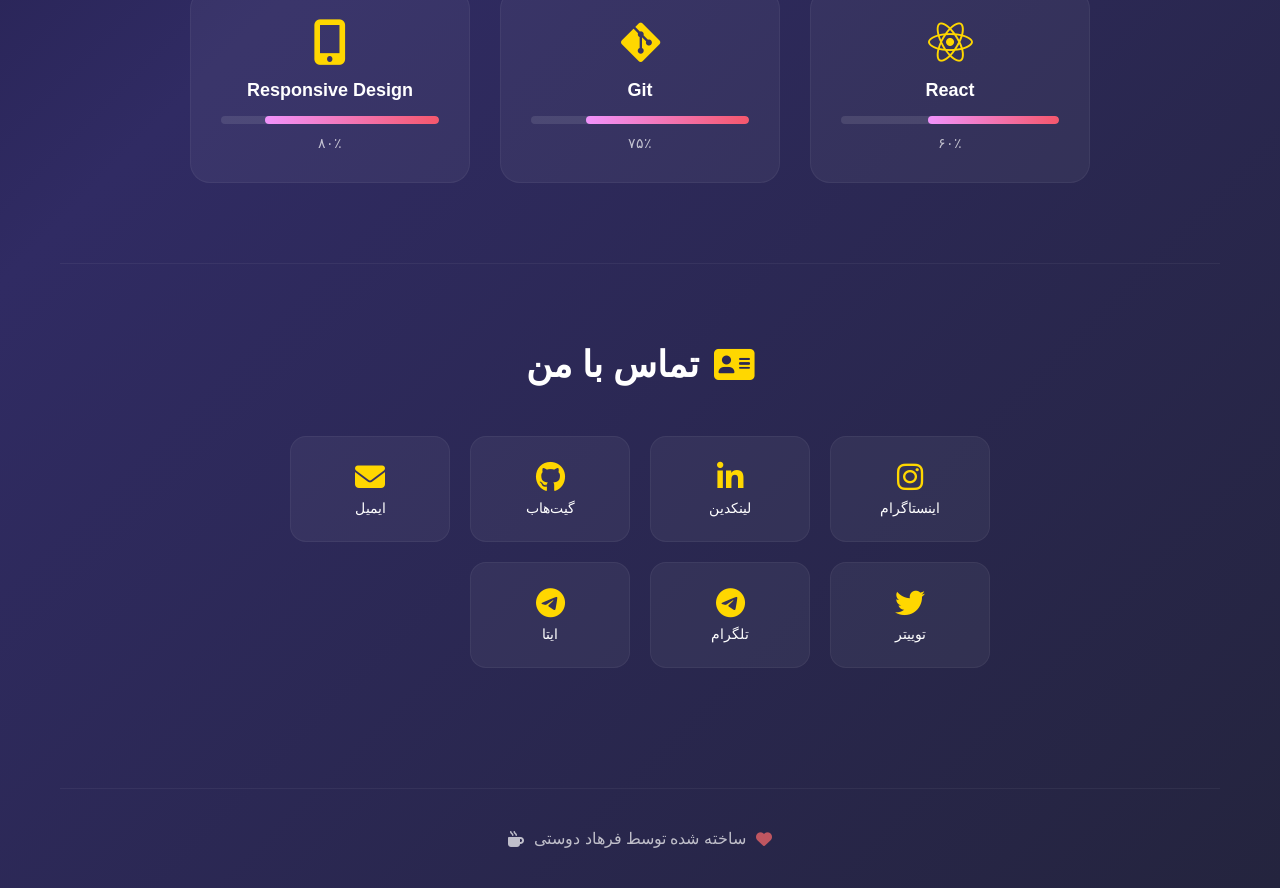
==== commit d16e343a: "Update index.html" ====
--- a/index.html
+++ b/index.html
@@ -3,8 +3,8 @@
     <head>
         <meta charset="utf-8"/>
         <meta name="viewport" content="width=device-width, initial-scale=1.0">
-        <script src="farhad.js" defer></script>
-        <link type="text/css" rel="stylesheet" href="farhad.css"/>
+        <script src="index.js" defer></script>
+        <link type="text/css" rel="stylesheet" href="style.css"/>
         <link rel="stylesheet" href="https://cdnjs.cloudflare.com/ajax/libs/font-awesome/6.5.0/css/all.min.css">  
         <title>amozande</title>
     </head>
--- a/style.css
+++ b/style.css
@@ -0,0 +1,396 @@
+* {
+    margin: 0;
+    padding: 0;
+    box-sizing: border-box;
+}
+
+body {
+    font-family: 'Tahoma', 'Segoe UI', sans-serif;
+    background: linear-gradient(135deg, #0f0c29, #302b63, #24243e);
+    color: #fff;
+    min-height: 100vh;
+    direction: rtl;
+}
+.container {
+    max-width: 1200px;
+    margin: 0 auto;
+    padding: 0 20px;
+}
+header {
+    display: flex;
+    justify-content: space-between;
+    align-items: center;
+    padding: 20px 0;
+    border-bottom: 1px solid rgba(255, 255, 255, 0.1);
+    flex-wrap: wrap;
+}
+
+.logo {
+    font-size: 24px;
+    font-weight: bold;
+    display: flex;
+    align-items: center;
+    gap: 10px;
+}
+
+.logo i {
+    color: #ffd700;
+    font-size: 28px;
+}
+
+nav {
+    display: flex;
+    gap: 25px;
+    flex-wrap: wrap;
+}
+
+nav a {
+    color: #fff;
+    text-decoration: none;
+    font-size: 16px;
+    transition: 0.3s;
+    padding: 8px 12px;
+    border-radius: 8px;
+}
+
+nav a:hover {
+    color: #ffd700;
+    background: rgba(255, 215, 0, 0.1);
+}
+.hero {
+    min-height: 80vh;
+    display: flex;
+    align-items: center;
+    justify-content: center;
+    padding: 60px 0;
+    text-align: center;
+}
+
+.hero-content {
+    max-width: 700px;
+}
+
+.avatar {
+    width: 150px;
+    height: 150px;
+    border-radius: 50%;
+    background: linear-gradient(135deg, #f093fb, #f5576c);
+    margin: 0 auto 30px;
+    display: flex;
+    align-items: center;
+    justify-content: center;
+    font-size: 70px;
+    border: 5px solid rgba(255, 255, 255, 0.2);
+    box-shadow: 0 20px 60px rgba(245, 87, 108, 0.3);
+    animation: float 3s ease-in-out infinite;
+    overflow: hidden;
+}
+.avatar img {
+    width: 100%;
+    height: 100%;
+    object-fit: cover;
+    display: block;
+}
+
+@keyframes float {
+    0%, 100% { transform: translateY(0); }
+    50% { transform: translateY(-15px); }
+}
+
+.avatar i {
+    color: #fff;
+    text-shadow: 0 4px 20px rgba(0, 0, 0, 0.3);
+}
+
+h1 {
+    font-size: 48px;
+    margin-bottom: 10px;
+    background: linear-gradient(to right, #ffd700, #f5576c);
+    -webkit-background-clip: text;
+    -webkit-text-fill-color: transparent;
+    background-clip: text;
+}
+
+.title {
+    font-size: 22px;
+    color: #ffd700;
+    margin-bottom: 20px;
+    font-weight: 300;
+}
+
+.bio {
+    font-size: 18px;
+    line-height: 1.8;
+    opacity: 0.9;
+    margin-bottom: 30px;
+    color: #e0e0e0;
+}
+
+.buttons {
+    display: flex;
+    gap: 15px;
+    justify-content: center;
+    flex-wrap: wrap;
+}
+
+.btn-primary, .btn-secondary {
+    padding: 14px 35px;
+    border-radius: 50px;
+    text-decoration: none;
+    font-size: 16px;
+    font-weight: 600;
+    transition: 0.3s;
+    display: inline-flex;
+    align-items: center;
+    gap: 10px;
+}
+
+.btn-primary {
+    background: linear-gradient(135deg, #f093fb, #f5576c);
+    color: #fff;
+    box-shadow: 0 8px 30px rgba(245, 87, 108, 0.3);
+}
+
+.btn-primary:hover {
+    transform: translateY(-3px);
+    box-shadow: 0 12px 40px rgba(245, 87, 108, 0.5);
+}
+#phoneDisplay {
+    background: #ffffff;
+    color: #333333;
+    padding: 12px 25px;
+    border-radius: 50px;
+    font-size: 18px;
+    font-weight: bold;
+    display: none;
+    margin-top: 15px;
+    box-shadow: 0 4px 20px rgba(0, 0, 0, 0.3);
+    border: 2px solid #ffd700;
+    direction: ltr;
+}
+
+.btn-secondary {
+    background: rgba(255, 255, 255, 0.1);
+    color: #fff;
+    border: 2px solid rgba(255, 255, 255, 0.2);
+}
+
+.btn-secondary:hover {
+    background: rgba(255, 255, 255, 0.2);
+    transform: translateY(-3px);
+}
+
+.about, .skills, .contact {
+    padding: 80px 0;
+    border-top: 1px solid rgba(255, 255, 255, 0.05);
+}
+
+h2 {
+    font-size: 36px;
+    text-align: center;
+    margin-bottom: 50px;
+    display: flex;
+    align-items: center;
+    justify-content: center;
+    gap: 15px;
+}
+
+h2 i {
+    color: #ffd700;
+}
+
+.about-content {
+    max-width: 800px;
+    margin: 0 auto;
+}
+
+.about-text p {
+    font-size: 18px;
+    line-height: 1.9;
+    text-align: center;
+    color: #e0e0e0;
+    margin-bottom: 30px;
+}
+
+.info-items {
+    display: flex;
+    justify-content: center;
+    gap: 40px;
+    flex-wrap: wrap;
+}
+
+.info-item {
+    display: flex;
+    align-items: center;
+    gap: 10px;
+    background: rgba(255, 255, 255, 0.05);
+    padding: 12px 25px;
+    border-radius: 50px;
+    border: 1px solid rgba(255, 255, 255, 0.05);
+}
+
+.info-item i {
+    color: #ffd700;
+}
+
+.skills-grid {
+    display: grid;
+    grid-template-columns: repeat(auto-fit, minmax(250px, 1fr));
+    gap: 30px;
+    max-width: 900px;
+    margin: 0 auto;
+}
+
+.skill-card {
+    background: rgba(255, 255, 255, 0.05);
+    padding: 30px;
+    border-radius: 20px;
+    text-align: center;
+    border: 1px solid rgba(255, 255, 255, 0.05);
+    transition: 0.3s;
+}
+
+.skill-card:hover {
+    transform: translateY(-5px);
+    background: rgba(255, 255, 255, 0.08);
+    box-shadow: 0 10px 40px rgba(0, 0, 0, 0.2);
+}
+
+.skill-card i {
+    font-size: 45px;
+    color: #ffd700;
+    margin-bottom: 15px;
+}
+
+.skill-card h3 {
+    margin-bottom: 15px;
+    font-size: 18px;
+}
+
+.skill-bar {
+    width: 100%;
+    height: 8px;
+    background: rgba(255, 255, 255, 0.1);
+    border-radius: 10px;
+    overflow: hidden;
+    margin-bottom: 10px;
+}
+
+.skill-level {
+    height: 100%;
+    background: linear-gradient(90deg, #f093fb, #f5576c);
+    border-radius: 10px;
+    transition: 1s;
+}
+
+.skill-card span {
+    font-size: 14px;
+    opacity: 0.7;
+}
+
+.contact-content {
+    max-width: 700px;
+    margin: 0 auto;
+}
+
+.social-links {
+    display: grid;
+    grid-template-columns: repeat(auto-fit, minmax(150px, 1fr));
+    gap: 20px;
+}
+
+.social-link {
+    display: flex;
+    flex-direction: column;
+    align-items: center;
+    gap: 8px;
+    padding: 25px 20px;
+    background: rgba(255, 255, 255, 0.05);
+    border-radius: 16px;
+    text-decoration: none;
+    color: #fff;
+    transition: 0.3s;
+    border: 1px solid rgba(255, 255, 255, 0.05);
+}
+
+.social-link:hover {
+    background: rgba(255, 255, 255, 0.1);
+    transform: translateY(-5px);
+    border-color: #ffd700;
+}
+
+.social-link i {
+    font-size: 30px;
+    color: #ffd700;
+}
+
+.social-link span {
+    font-size: 14px;
+}
+footer {
+    padding: 40px 0;
+    text-align: center;
+    border-top: 1px solid rgba(255, 255, 255, 0.05);
+    margin-top: 40px;
+}
+
+footer p {
+    font-size: 16px;
+    opacity: 0.7;
+    display: flex;
+    align-items: center;
+    justify-content: center;
+    gap: 10px;
+    flex-wrap: wrap;
+}
+
+.copyright {
+    margin-top: 10px;
+    font-size: 13px;
+    opacity: 0.4;
+}
+@media (max-width: 768px) {
+    header {
+        flex-direction: column;
+        gap: 15px;
+    }
+    
+    nav {
+        justify-content: center;
+    }
+    
+    h1 {
+        font-size: 32px;
+    }
+    
+    .title {
+        font-size: 18px;
+    }
+    
+    .bio {
+        font-size: 16px;
+    }
+    
+    .buttons {
+        flex-direction: column;
+        align-items: center;
+    }
+    
+    .btn-primary, .btn-secondary {
+        width: 100%;
+        justify-content: center;
+    }
+    
+    .info-items {
+        flex-direction: column;
+        align-items: center;
+    }
+    
+    .skills-grid {
+        grid-template-columns: 1fr;
+    }
+    
+    .social-links {
+        grid-template-columns: repeat(2, 1fr);
+    }
+}            
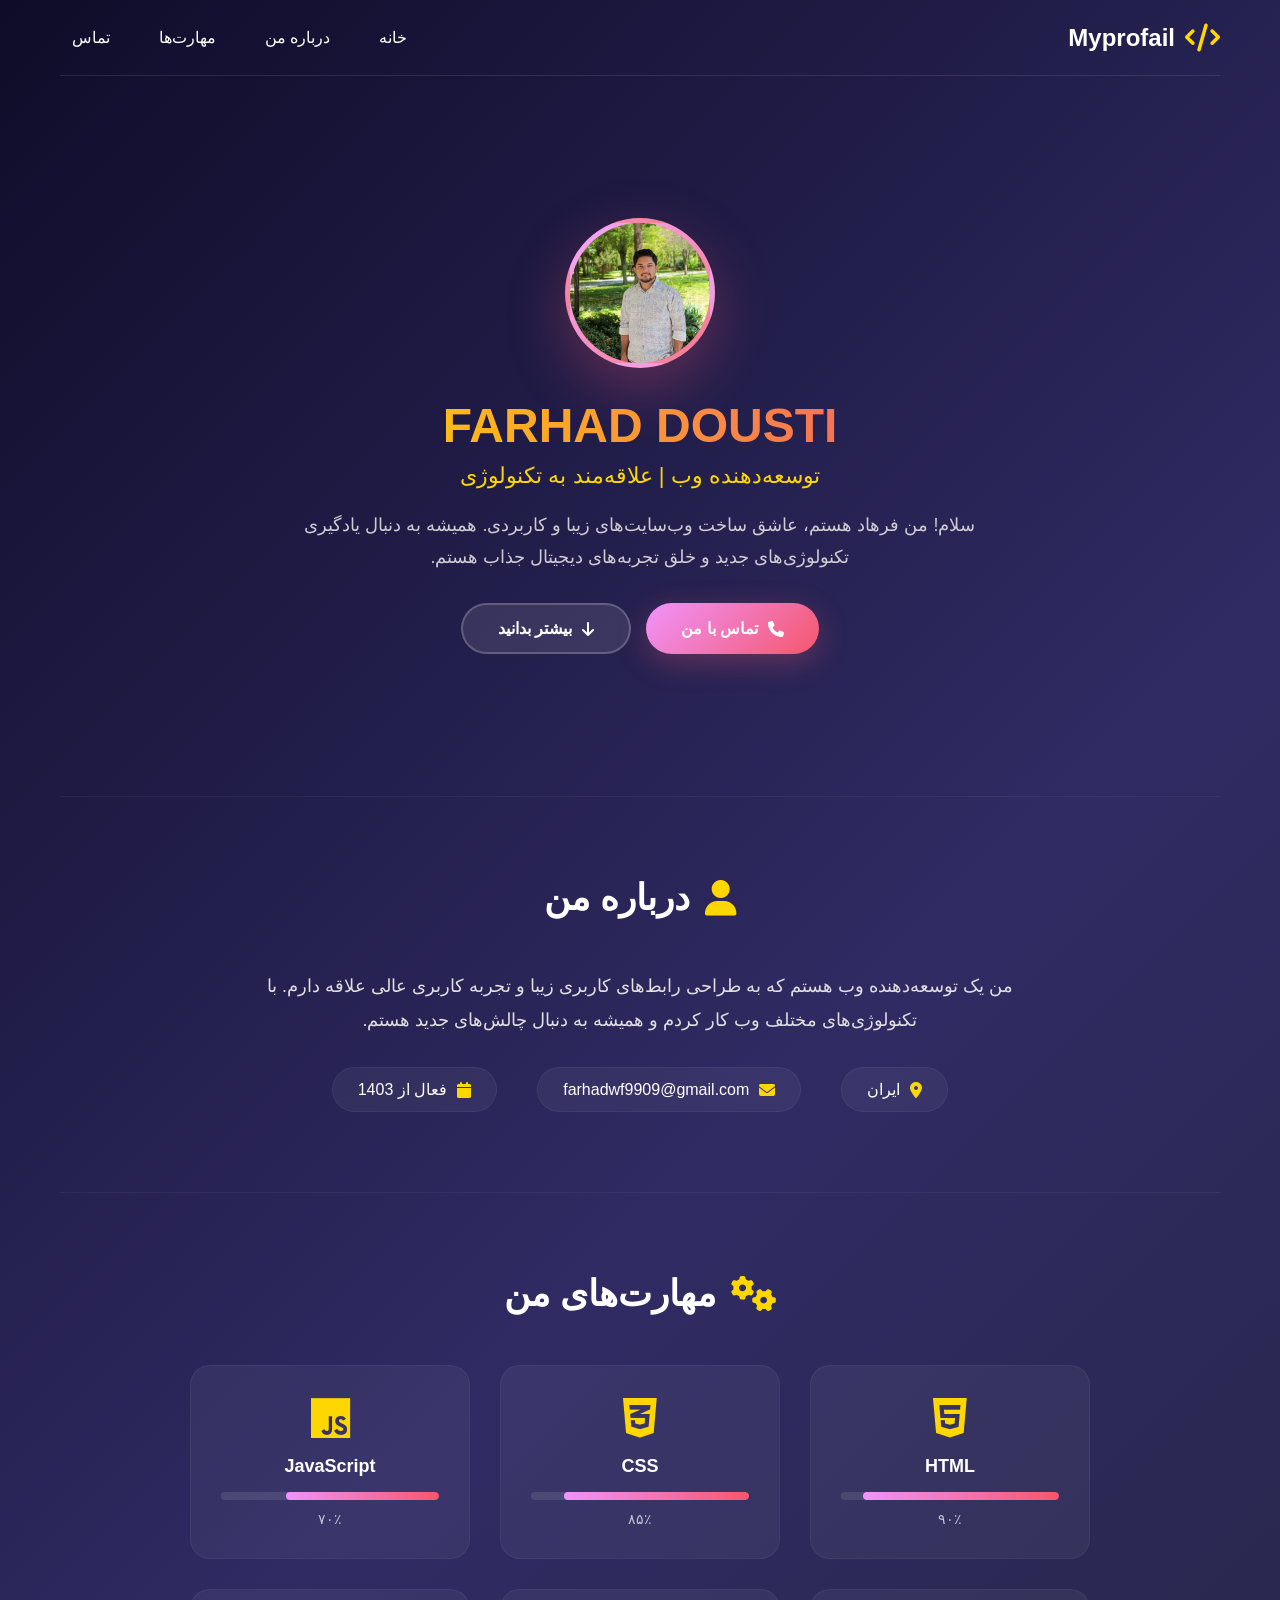
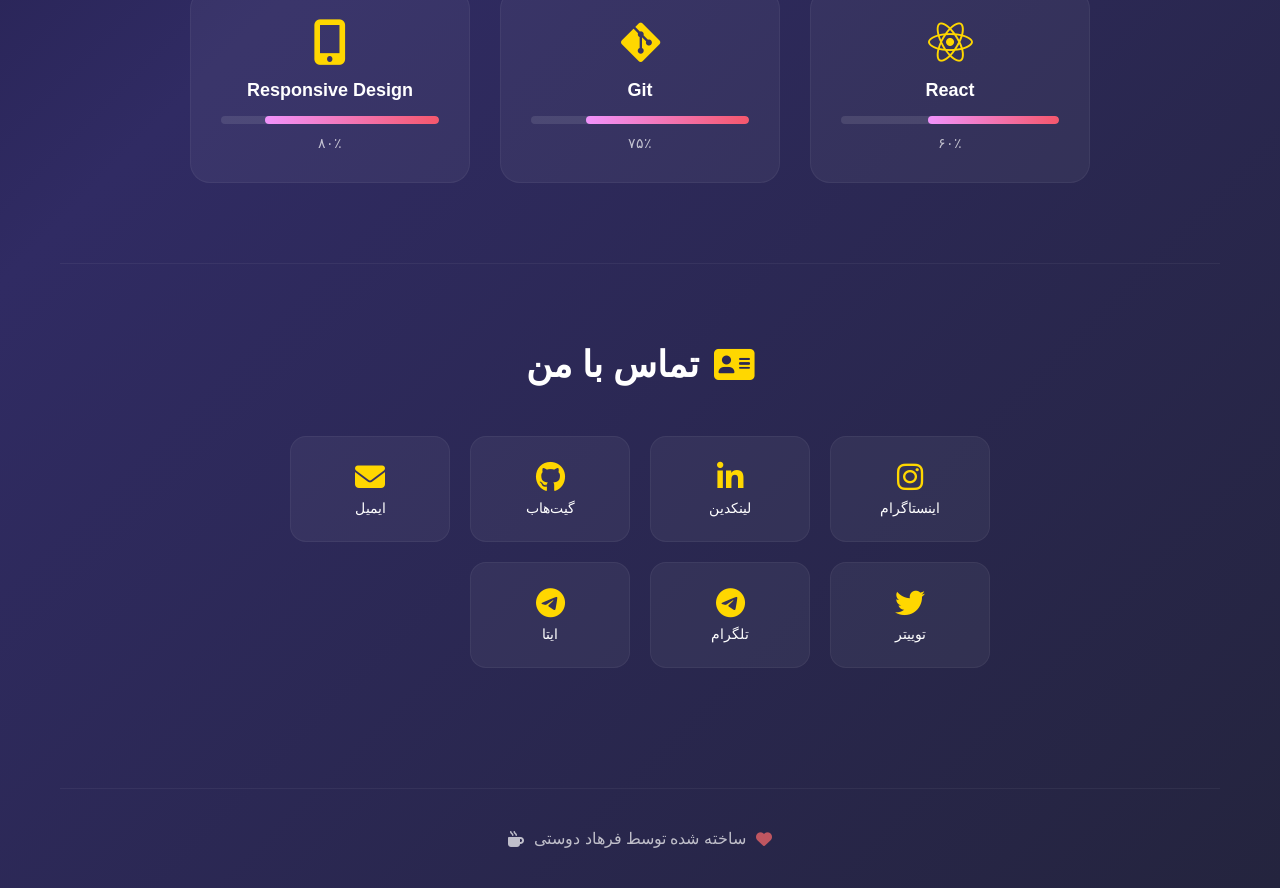
==== commit 36f63108: "Update index.html" ====
--- a/index.html
+++ b/index.html
@@ -6,7 +6,7 @@
         <script src="index.js" defer></script>
         <link type="text/css" rel="stylesheet" href="style.css"/>
         <link rel="stylesheet" href="https://cdnjs.cloudflare.com/ajax/libs/font-awesome/6.5.0/css/all.min.css">  
-        <title>amozande</title>
+        <title>biografi</title>
     </head>
     <body>
         <div class="container">
@@ -25,7 +25,7 @@
             <section class="hero" id="home">
                 <div class="hero-content">
                     <div class="avatar">
-                        <img src="photo_2026-08-17_22-19-03.jpg" alt="فرهاد دوستی">
+                        <img src="farhad.jpg" alt="فرهاد دوستی">
                     </div>
                     <h1>FARHAD DOUSTI</h1>
                     <p class="title">توسعه‌دهنده وب | علاقه‌مند به تکنولوژی</p>
